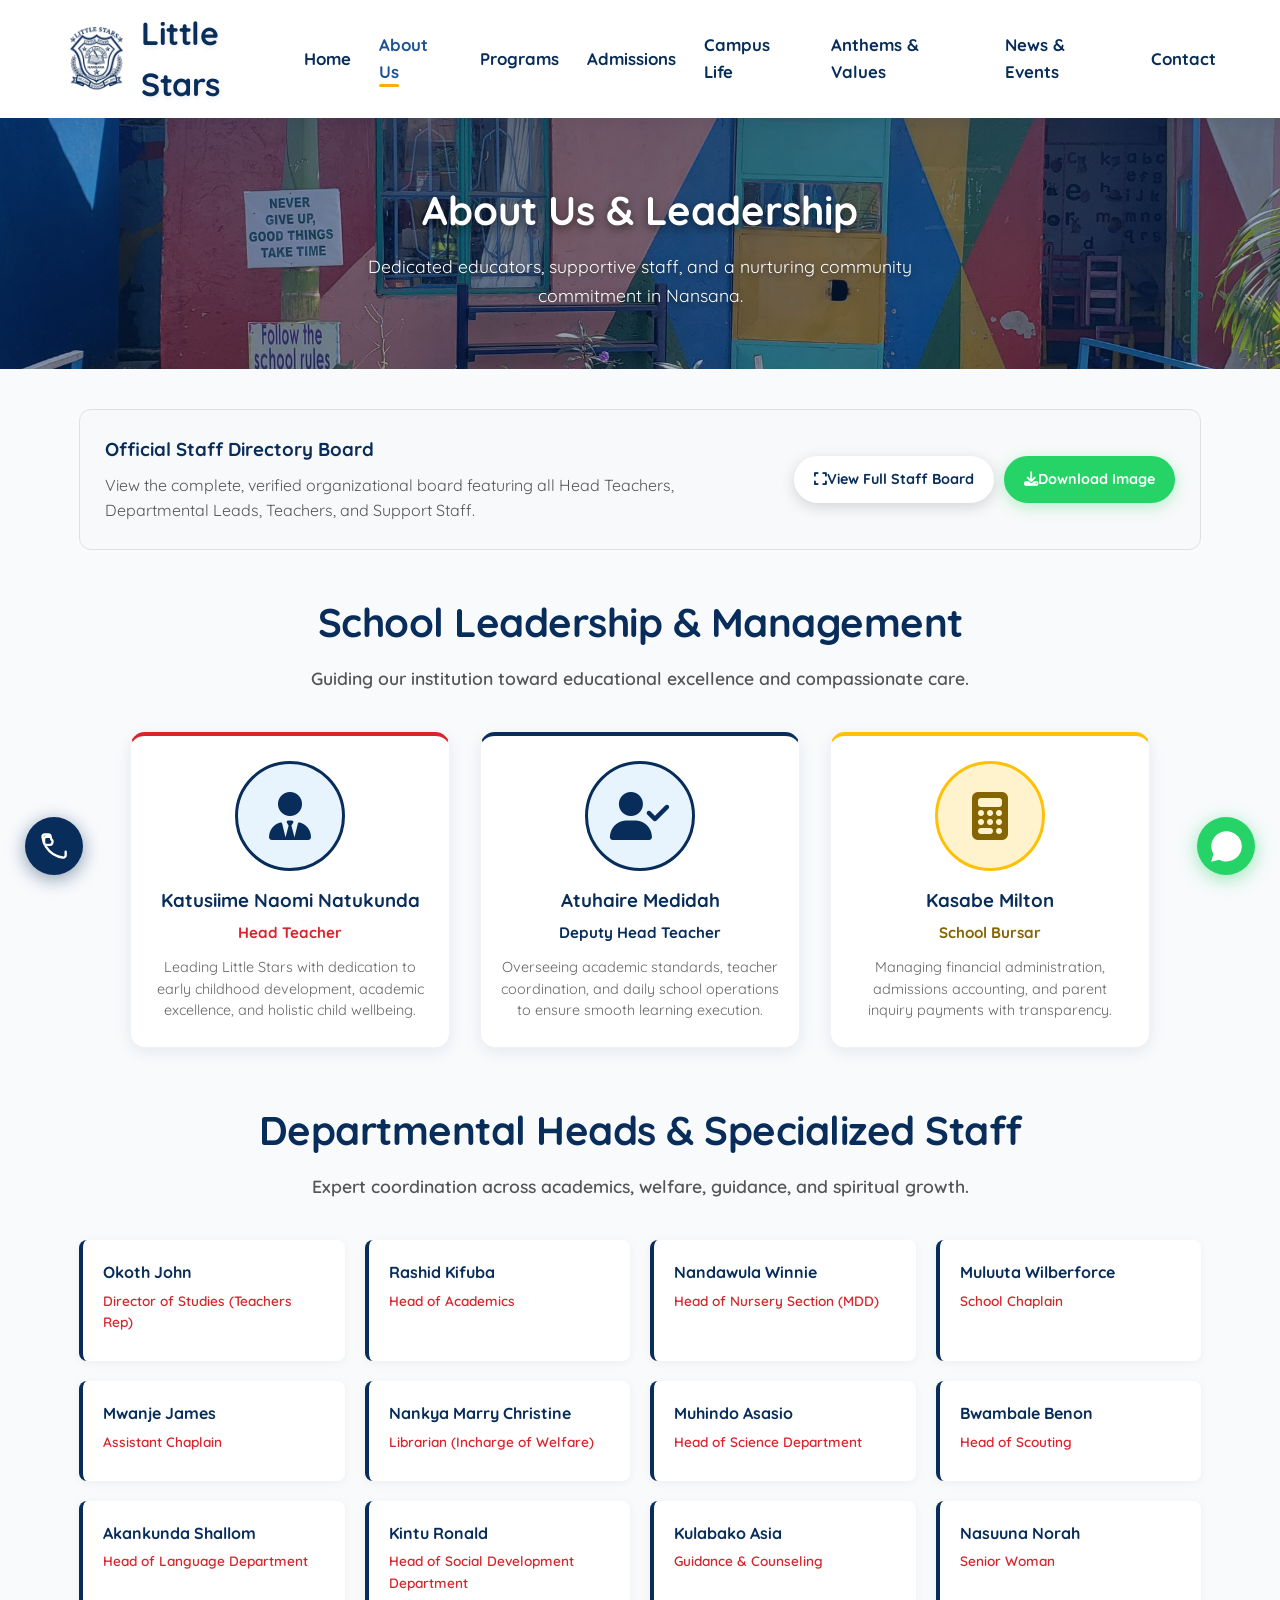
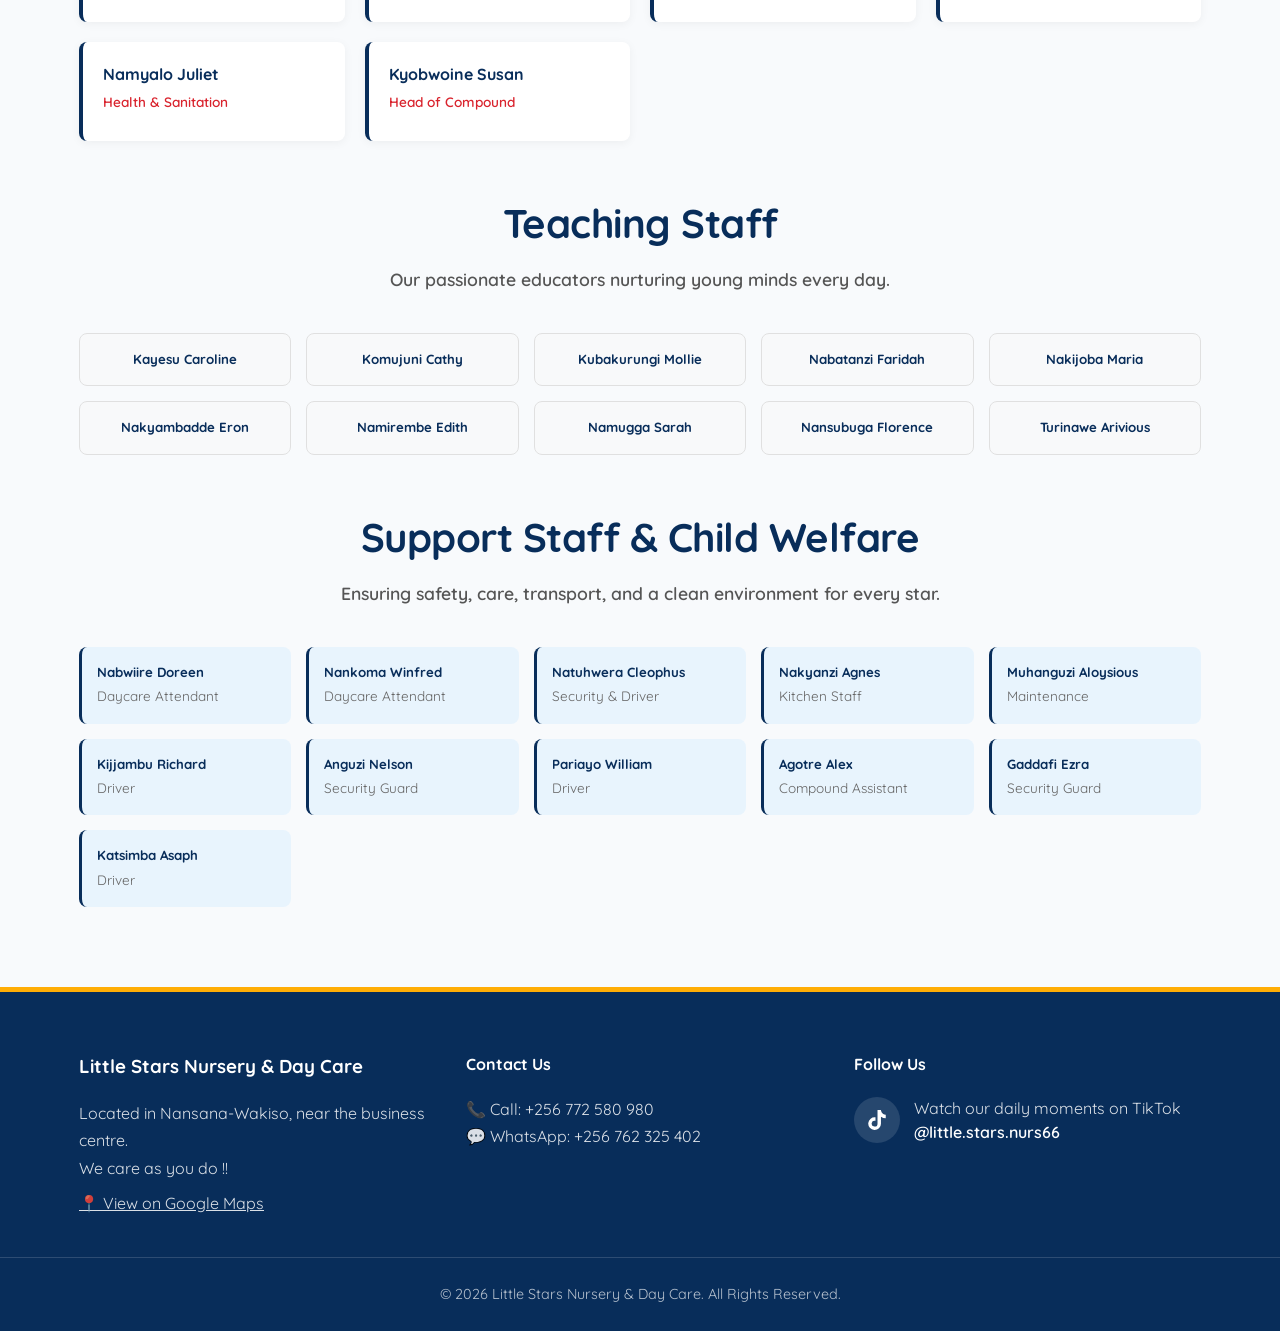
==== about/index.html @ 005d5034 "Replace site with new folder structure" ====
<!DOCTYPE html>
<html lang="en">
<head>
    <meta charset="UTF-8">
    <meta name="viewport" content="width=device-width, initial-scale=1.0">
    <title>About Us & Staff | Little Stars Nursery & Day Care</title>
    <meta name="description" content="Meet the dedicated teaching and support staff of Little Stars Nursery & Day Care in Nansana. Learn our mission, vision, and core values.">
    <link rel="canonical" href="https://littlestarsnd.com/about/">
    
    <!-- Preloading fonts -->
    <link rel="preconnect" href="https://fonts.googleapis.com">
    <link rel="preconnect" href="https://fonts.gstatic.com" crossorigin>
    <link href="https://fonts.googleapis.com/css2?family=Quicksand:wght@400;600;700;800&display=swap" rel="stylesheet">
    
    <!-- Font Awesome Icons -->
    <link rel="stylesheet" href="https://cdnjs.cloudflare.com/ajax/libs/font-awesome/6.4.0/css/all.min.css">

    <!-- Link to single stylesheet -->
    <link rel="stylesheet" href="/style.css">

    <!-- Local Business Structured Data -->
    <script type="application/ld+json">
    {
        "@context": "https://schema.org",
        "@type": ["ChildCare", "School"],
        "name": "Little Stars Nursery & Day Care",
        "alternateName": "Little Stars Nursery and Daycare Nansana",
        "description": "Little Stars Nursery & Day Care offers loving day care, nursery, and primary education in Nansana, Wakiso, Uganda for children aged 1 to 6 years.",
        "url": "https://littlestarsnd.com/",
        "logo": "https://littlestarsnd.com/assets/logo.png",
        "image": "https://littlestarsnd.com/assets/logo.png",
        "telephone": ["+256772580980", "+256762325402"],
        "email": "littlestarsnurseryanddaycare@gmail.com",
        "address": {
            "@type": "PostalAddress",
            "streetAddress": "Nansana-Wakiso, near the Business Centre",
            "addressLocality": "Nansana",
            "addressRegion": "Wakiso",
            "postalCode": "P.O. Box 78",
            "addressCountry": "UG"
        },
        "geo": {
            "@type": "GeoCoordinates",
            "latitude": 0.3612,
            "longitude": 32.5295
        },
        "hasMap": "https://maps.app.goo.gl/AvHJs4MyYUoxHnjm9",
        "openingHoursSpecification": [
            {
                "@type": "OpeningHoursSpecification",
                "dayOfWeek": ["Monday", "Tuesday", "Wednesday", "Thursday", "Friday"],
                "opens": "07:00",
                "closes": "17:30"
            },
            {
                "@type": "OpeningHoursSpecification",
                "dayOfWeek": "Saturday",
                "opens": "08:00",
                "closes": "13:00"
            }
        ],
        "sameAs": [
            "https://www.tiktok.com/@little.stars.nurs66"
        ]
    }
    </script>

    <link rel="icon" href="/favicon.ico" sizes="any">
    <link rel="icon" type="image/png" sizes="16x16" href="/assets/favicon-16x16.png">
    <link rel="icon" type="image/png" sizes="32x32" href="/assets/favicon-32x32.png">
    <link rel="apple-touch-icon" sizes="180x180" href="/assets/apple-touch-icon.png">
    <link rel="icon" type="image/png" sizes="192x192" href="/assets/android-chrome-192x192.png">
</head>
<body>

    <!-- Main Navigation Header -->
    <header class="site-header">
        <div class="container header-container">
            <div class="logo">
                <a href="/" class="brand-container">
                    <img src="/assets/logo.png" alt="Little Stars Nursery Logo">
                    <span class="brand-text">Little Stars</span>
                </a>
            </div>
            <nav class="main-nav">
                <ul class="nav-links">
                    <li><a href="/">Home</a></li>
                    <li><a href="/about/" class="active">About Us</a></li>
                    <li><a href="/programs/">Programs</a></li>
                    <li><a href="/admissions/">Admissions</a></li>
                    <li><a href="/campus-life/">Campus Life</a></li>
                    <li><a href="/anthems/">Anthems & Values</a></li>
                    <li><a href="/news/">News & Events</a></li>
                    <li><a href="/contact/">Contact</a></li>
                </ul>
            </nav>
            <button class="mobile-menu-btn" aria-label="Toggle Navigation Menu">
                <span class="hamburger"></span>
            </button>
        </div>
    </header>

    <main>
        <!-- Page Title Banner -->
        <section class="page-banner" style="background: linear-gradient(rgba(8, 45, 90, 0.45), rgba(8, 45, 90, 0.35)), url('/assets/20260831_150845.jpg') center/cover no-repeat; padding: 60px 0; text-align: center;">
            <div class="container">
                <h1 style="font-size: 2.5rem; margin-bottom: 10px;">About Us & Leadership</h1>
                <p style="font-size: 1.1rem; max-width: 650px; margin: 0 auto;">Dedicated educators, supportive staff, and a nurturing community commitment in Nansana.</p>
            </div>
        </section>

        <!-- Official Staff Board Interactive Feature -->
        <section class="container" style="margin-top: 40px; margin-bottom: 40px;">
            <div class="staff-board-cta" style="background: #f8f9fa; border: 1px solid #e0e0e0; border-radius: 12px; padding: 25px; display: flex; flex-wrap: wrap; align-items: center; justify-content: space-between; gap: 20px;">
                <div style="flex: 1 1 300px;">
                    <h3 style="color: #082d5a; margin-bottom: 8px;">Official Staff Directory Board</h3>
                    <p style="color: #555; margin: 0;">View the complete, verified organizational board featuring all Head Teachers, Departmental Leads, Teachers, and Support Staff.</p>
                </div>
                <div style="display: flex; gap: 10px; flex-wrap: wrap;">
                    <button onclick="openModal('/assets/20260831_145622.jpg', 'Little Stars Official Staff Directory Board')" class="btn primary-btn" style="font-size: 0.9rem; padding: 10px 18px;">
                        <i class="fa-solid fa-expand"></i> View Full Staff Board
                    </button>
                    <a href="/assets/20260831_145622.jpg" download class="btn secondary-btn" style="font-size: 0.9rem; padding: 10px 18px;">
                        <i class="fa-solid fa-download"></i> Download Image
                    </a>
                </div>
            </div>
        </section>

        <!-- School Leadership -->
        <section class="container" style="margin-bottom: 50px;">
            <div class="section-title">
                <h2>School Leadership & Management</h2>
                <p>Guiding our institution toward educational excellence and compassionate care.</p>
            </div>

            <div style="display: flex; flex-wrap: wrap; justify-content: center; gap: 30px; margin-top: 30px;">
                <!-- Head Teacher -->
                <div class="program-card" style="flex: 0 1 320px; text-align: center; border-top: 4px solid #d9232d;">
                    <div style="padding: 25px 20px;">
                        <div style="width: 110px; height: 110px; border-radius: 50%; background: #e8f4fd; margin: 0 auto 15px; display: flex; align-items: center; justify-content: center; border: 3px solid #082d5a;">
                            <i class="fa-solid fa-user-tie" style="font-size: 3rem; color: #082d5a;"></i>
                        </div>
                        <h3 style="margin-bottom: 5px; color: #082d5a;">Katusiime Naomi Natukunda</h3>
                        <p style="color: #d9232d; font-weight: 700; font-size: 0.95rem; margin-bottom: 12px;">Head Teacher</p>
                        <p style="font-size: 0.9rem; color: #666; line-height: 1.5;">Leading Little Stars with dedication to early childhood development, academic excellence, and holistic child wellbeing.</p>
                    </div>
                </div>

                <!-- Deputy Head Teacher -->
                <div class="program-card" style="flex: 0 1 320px; text-align: center; border-top: 4px solid #082d5a;">
                    <div style="padding: 25px 20px;">
                        <div style="width: 110px; height: 110px; border-radius: 50%; background: #e8f4fd; margin: 0 auto 15px; display: flex; align-items: center; justify-content: center; border: 3px solid #082d5a;">
                            <i class="fa-solid fa-user-check" style="font-size: 3rem; color: #082d5a;"></i>
                        </div>
                        <h3 style="margin-bottom: 5px; color: #082d5a;">Atuhaire Medidah</h3>
                        <p style="color: #082d5a; font-weight: 700; font-size: 0.95rem; margin-bottom: 12px;">Deputy Head Teacher</p>
                        <p style="font-size: 0.9rem; color: #666; line-height: 1.5;">Overseeing academic standards, teacher coordination, and daily school operations to ensure smooth learning execution.</p>
                    </div>
                </div>

                <!-- School Bursar -->
                <div class="program-card" style="flex: 0 1 320px; text-align: center; border-top: 4px solid #ffc107;">
                    <div style="padding: 25px 20px;">
                        <div style="width: 110px; height: 110px; border-radius: 50%; background: #fff3cd; margin: 0 auto 15px; display: flex; align-items: center; justify-content: center; border: 3px solid #ffc107;">
                            <i class="fa-solid fa-calculator" style="font-size: 3rem; color: #856404;"></i>
                        </div>
                        <h3 style="margin-bottom: 5px; color: #082d5a;">Kasabe Milton</h3>
                        <p style="color: #856404; font-weight: 700; font-size: 0.95rem; margin-bottom: 12px;">School Bursar</p>
                        <p style="font-size: 0.9rem; color: #666; line-height: 1.5;">Managing financial administration, admissions accounting, and parent inquiry payments with transparency.</p>
                    </div>
                </div>
            </div>
        </section>

        <!-- Departmental Heads & Specialized Roles -->
        <section class="container" style="margin-bottom: 50px;">
            <div class="section-title">
                <h2>Departmental Heads & Specialized Staff</h2>
                <p>Expert coordination across academics, welfare, guidance, and spiritual growth.</p>
            </div>

            <div style="display: grid; grid-template-columns: repeat(auto-fit, minmax(240px, 1fr)); gap: 20px; margin-top: 30px;">
                <div style="background: #ffffff; padding: 20px; border-radius: 8px; border-left: 4px solid #082d5a; box-shadow: 0 2px 10px rgba(0,0,0,0.05);">
                    <h4 style="color: #082d5a; margin-bottom: 4px;">Okoth John</h4>
                    <p style="color: #d9232d; font-weight: 600; font-size: 0.85rem; margin-bottom: 8px;">Director of Studies (Teachers Rep)</p>
                </div>

                <div style="background: #ffffff; padding: 20px; border-radius: 8px; border-left: 4px solid #082d5a; box-shadow: 0 2px 10px rgba(0,0,0,0.05);">
                    <h4 style="color: #082d5a; margin-bottom: 4px;">Rashid Kifuba</h4>
                    <p style="color: #d9232d; font-weight: 600; font-size: 0.85rem; margin-bottom: 8px;">Head of Academics</p>
                </div>

                <div style="background: #ffffff; padding: 20px; border-radius: 8px; border-left: 4px solid #082d5a; box-shadow: 0 2px 10px rgba(0,0,0,0.05);">
                    <h4 style="color: #082d5a; margin-bottom: 4px;">Nandawula Winnie</h4>
                    <p style="color: #d9232d; font-weight: 600; font-size: 0.85rem; margin-bottom: 8px;">Head of Nursery Section (MDD)</p>
                </div>

                <div style="background: #ffffff; padding: 20px; border-radius: 8px; border-left: 4px solid #082d5a; box-shadow: 0 2px 10px rgba(0,0,0,0.05);">
                    <h4 style="color: #082d5a; margin-bottom: 4px;">Muluuta Wilberforce</h4>
                    <p style="color: #d9232d; font-weight: 600; font-size: 0.85rem; margin-bottom: 8px;">School Chaplain</p>
                </div>

                <div style="background: #ffffff; padding: 20px; border-radius: 8px; border-left: 4px solid #082d5a; box-shadow: 0 2px 10px rgba(0,0,0,0.05);">
                    <h4 style="color: #082d5a; margin-bottom: 4px;">Mwanje James</h4>
                    <p style="color: #d9232d; font-weight: 600; font-size: 0.85rem; margin-bottom: 8px;">Assistant Chaplain</p>
                </div>

                <div style="background: #ffffff; padding: 20px; border-radius: 8px; border-left: 4px solid #082d5a; box-shadow: 0 2px 10px rgba(0,0,0,0.05);">
                    <h4 style="color: #082d5a; margin-bottom: 4px;">Nankya Marry Christine</h4>
                    <p style="color: #d9232d; font-weight: 600; font-size: 0.85rem; margin-bottom: 8px;">Librarian (Incharge of Welfare)</p>
                </div>

                <div style="background: #ffffff; padding: 20px; border-radius: 8px; border-left: 4px solid #082d5a; box-shadow: 0 2px 10px rgba(0,0,0,0.05);">
                    <h4 style="color: #082d5a; margin-bottom: 4px;">Muhindo Asasio</h4>
                    <p style="color: #d9232d; font-weight: 600; font-size: 0.85rem; margin-bottom: 8px;">Head of Science Department</p>
                </div>

                <div style="background: #ffffff; padding: 20px; border-radius: 8px; border-left: 4px solid #082d5a; box-shadow: 0 2px 10px rgba(0,0,0,0.05);">
                    <h4 style="color: #082d5a; margin-bottom: 4px;">Bwambale Benon</h4>
                    <p style="color: #d9232d; font-weight: 600; font-size: 0.85rem; margin-bottom: 8px;">Head of Scouting</p>
                </div>

                <div style="background: #ffffff; padding: 20px; border-radius: 8px; border-left: 4px solid #082d5a; box-shadow: 0 2px 10px rgba(0,0,0,0.05);">
                    <h4 style="color: #082d5a; margin-bottom: 4px;">Akankunda Shallom</h4>
                    <p style="color: #d9232d; font-weight: 600; font-size: 0.85rem; margin-bottom: 8px;">Head of Language Department</p>
                </div>

                <div style="background: #ffffff; padding: 20px; border-radius: 8px; border-left: 4px solid #082d5a; box-shadow: 0 2px 10px rgba(0,0,0,0.05);">
                    <h4 style="color: #082d5a; margin-bottom: 4px;">Kintu Ronald</h4>
                    <p style="color: #d9232d; font-weight: 600; font-size: 0.85rem; margin-bottom: 8px;">Head of Social Development Department</p>
                </div>

                <div style="background: #ffffff; padding: 20px; border-radius: 8px; border-left: 4px solid #082d5a; box-shadow: 0 2px 10px rgba(0,0,0,0.05);">
                    <h4 style="color: #082d5a; margin-bottom: 4px;">Kulabako Asia</h4>
                    <p style="color: #d9232d; font-weight: 600; font-size: 0.85rem; margin-bottom: 8px;">Guidance & Counseling</p>
                </div>

                <div style="background: #ffffff; padding: 20px; border-radius: 8px; border-left: 4px solid #082d5a; box-shadow: 0 2px 10px rgba(0,0,0,0.05);">
                    <h4 style="color: #082d5a; margin-bottom: 4px;">Nasuuna Norah</h4>
                    <p style="color: #d9232d; font-weight: 600; font-size: 0.85rem; margin-bottom: 8px;">Senior Woman</p>
                </div>

                <div style="background: #ffffff; padding: 20px; border-radius: 8px; border-left: 4px solid #082d5a; box-shadow: 0 2px 10px rgba(0,0,0,0.05);">
                    <h4 style="color: #082d5a; margin-bottom: 4px;">Namyalo Juliet</h4>
                    <p style="color: #d9232d; font-weight: 600; font-size: 0.85rem; margin-bottom: 8px;">Health & Sanitation</p>
                </div>

                <div style="background: #ffffff; padding: 20px; border-radius: 8px; border-left: 4px solid #082d5a; box-shadow: 0 2px 10px rgba(0,0,0,0.05);">
                    <h4 style="color: #082d5a; margin-bottom: 4px;">Kyobwoine Susan</h4>
                    <p style="color: #d9232d; font-weight: 600; font-size: 0.85rem; margin-bottom: 8px;">Head of Compound</p>
                </div>
            </div>
        </section>

        <!-- Teaching Staff Grid -->
        <section class="container" style="margin-bottom: 50px;">
            <div class="section-title">
                <h2>Teaching Staff</h2>
                <p>Our passionate educators nurturing young minds every day.</p>
            </div>

            <div style="display: grid; grid-template-columns: repeat(auto-fill, minmax(180px, 1fr)); gap: 15px; margin-top: 25px;">
                <div style="background: #f8f9fa; padding: 15px; border-radius: 8px; text-align: center; border: 1px solid #e0e0e0;"><h5 style="margin: 0; color: #082d5a;">Kayesu Caroline</h5></div>
                <div style="background: #f8f9fa; padding: 15px; border-radius: 8px; text-align: center; border: 1px solid #e0e0e0;"><h5 style="margin: 0; color: #082d5a;">Komujuni Cathy</h5></div>
                <div style="background: #f8f9fa; padding: 15px; border-radius: 8px; text-align: center; border: 1px solid #e0e0e0;"><h5 style="margin: 0; color: #082d5a;">Kubakurungi Mollie</h5></div>
                <div style="background: #f8f9fa; padding: 15px; border-radius: 8px; text-align: center; border: 1px solid #e0e0e0;"><h5 style="margin: 0; color: #082d5a;">Nabatanzi Faridah</h5></div>
                <div style="background: #f8f9fa; padding: 15px; border-radius: 8px; text-align: center; border: 1px solid #e0e0e0;"><h5 style="margin: 0; color: #082d5a;">Nakijoba Maria</h5></div>
                <div style="background: #f8f9fa; padding: 15px; border-radius: 8px; text-align: center; border: 1px solid #e0e0e0;"><h5 style="margin: 0; color: #082d5a;">Nakyambadde Eron</h5></div>
                <div style="background: #f8f9fa; padding: 15px; border-radius: 8px; text-align: center; border: 1px solid #e0e0e0;"><h5 style="margin: 0; color: #082d5a;">Namirembe Edith</h5></div>
                <div style="background: #f8f9fa; padding: 15px; border-radius: 8px; text-align: center; border: 1px solid #e0e0e0;"><h5 style="margin: 0; color: #082d5a;">Namugga Sarah</h5></div>
                <div style="background: #f8f9fa; padding: 15px; border-radius: 8px; text-align: center; border: 1px solid #e0e0e0;"><h5 style="margin: 0; color: #082d5a;">Nansubuga Florence</h5></div>
                <div style="background: #f8f9fa; padding: 15px; border-radius: 8px; text-align: center; border: 1px solid #e0e0e0;"><h5 style="margin: 0; color: #082d5a;">Turinawe Arivious</h5></div>
            </div>
        </section>

        <!-- Support Staff Section -->
        <section class="container" style="margin-bottom: 60px;">
            <div class="section-title">
                <h2>Support Staff & Child Welfare</h2>
                <p>Ensuring safety, care, transport, and a clean environment for every star.</p>
            </div>

            <div style="display: grid; grid-template-columns: repeat(auto-fill, minmax(200px, 1fr)); gap: 15px; margin-top: 25px;">
                <div style="background: #e8f4fd; padding: 15px; border-radius: 8px; border-left: 3px solid #082d5a;"><h5 style="margin: 0; color: #082d5a;">Nabwiire Doreen</h5><span style="font-size: 0.85rem; color: #666;">Daycare Attendant</span></div>
                <div style="background: #e8f4fd; padding: 15px; border-radius: 8px; border-left: 3px solid #082d5a;"><h5 style="margin: 0; color: #082d5a;">Nankoma Winfred</h5><span style="font-size: 0.85rem; color: #666;">Daycare Attendant</span></div>
                <div style="background: #e8f4fd; padding: 15px; border-radius: 8px; border-left: 3px solid #082d5a;"><h5 style="margin: 0; color: #082d5a;">Natuhwera Cleophus</h5><span style="font-size: 0.85rem; color: #666;">Security & Driver</span></div>
                <div style="background: #e8f4fd; padding: 15px; border-radius: 8px; border-left: 3px solid #082d5a;"><h5 style="margin: 0; color: #082d5a;">Nakyanzi Agnes</h5><span style="font-size: 0.85rem; color: #666;">Kitchen Staff</span></div>
                <div style="background: #e8f4fd; padding: 15px; border-radius: 8px; border-left: 3px solid #082d5a;"><h5 style="margin: 0; color: #082d5a;">Muhanguzi Aloysious</h5><span style="font-size: 0.85rem; color: #666;">Maintenance</span></div>
                <div style="background: #e8f4fd; padding: 15px; border-radius: 8px; border-left: 3px solid #082d5a;"><h5 style="margin: 0; color: #082d5a;">Kijjambu Richard</h5><span style="font-size: 0.85rem; color: #666;">Driver</span></div>
                <div style="background: #e8f4fd; padding: 15px; border-radius: 8px; border-left: 3px solid #082d5a;"><h5 style="margin: 0; color: #082d5a;">Anguzi Nelson</h5><span style="font-size: 0.85rem; color: #666;">Security Guard</span></div>
                <div style="background: #e8f4fd; padding: 15px; border-radius: 8px; border-left: 3px solid #082d5a;"><h5 style="margin: 0; color: #082d5a;">Pariayo William</h5><span style="font-size: 0.85rem; color: #666;">Driver</span></div>
                <div style="background: #e8f4fd; padding: 15px; border-radius: 8px; border-left: 3px solid #082d5a;"><h5 style="margin: 0; color: #082d5a;">Agotre Alex</h5><span style="font-size: 0.85rem; color: #666;">Compound Assistant</span></div>
                <div style="background: #e8f4fd; padding: 15px; border-radius: 8px; border-left: 3px solid #082d5a;"><h5 style="margin: 0; color: #082d5a;">Gaddafi Ezra</h5><span style="font-size: 0.85rem; color: #666;">Security Guard</span></div>
                <div style="background: #e8f4fd; padding: 15px; border-radius: 8px; border-left: 3px solid #082d5a;"><h5 style="margin: 0; color: #082d5a;">Katsimba Asaph</h5><span style="font-size: 0.85rem; color: #666;">Driver</span></div>
            </div>
        </section>
    </main>

    <!-- Modal for Fullscreen Staff Directory Board View -->
    <div id="imageModal" class="modal" style="display: none; position: fixed; z-index: 1000; left: 0; top: 0; width: 100%; height: 100%; overflow: auto; background-color: rgba(0,0,0,0.85); justify-content: center; align-items: center;">
        <span style="position: absolute; top: 15px; right: 25px; color: #fff; font-size: 35px; font-weight: bold; cursor: pointer;" onclick="closeModal()">&times;</span>
        <div style="max-width: 800px; width: 100%; text-align: center;">
            <img id="modalImg" style="max-width: 100%; max-height: 80vh; border-radius: 8px;" alt="Staff Directory Preview">
            <p id="modalCaption" style="color: #fff; margin-top: 15px; font-size: 1.1rem;"></p>
        </div>
    </div>

    <!-- Professional Footer -->
    <footer class="site-footer">
        <div class="container footer-grid">
            <div class="footer-info">
                <h3>Little Stars Nursery & Day Care</h3>
                <p>Located in Nansana-Wakiso, near the business centre.<br>We care as you do !!</p>
                <p style="margin-top: 8px;"><a href="https://maps.app.goo.gl/AvHJs4MyYUoxHnjm9" target="_blank" rel="noopener noreferrer" style="color: inherit; text-decoration: underline;">📍 View on Google Maps</a></p>
            </div>
            <div class="footer-contact">
                <h4>Contact Us</h4>
                <p>📞 Call: <a href="tel:+256772580980" style="color: inherit;">+256 772 580 980</a></p>
                <p>💬 WhatsApp: <a href="https://wa.me/256762325402" target="_blank" rel="noopener noreferrer" style="color: inherit;">+256 762 325 402</a></p>
            </div>
            <div class="footer-social">
                <h4>Follow Us</h4>
                <div class="social-icons">
                    <a href="https://www.tiktok.com/@little.stars.nurs66" target="_blank" rel="noopener noreferrer" class="social-icon-link" aria-label="Follow Little Stars Nursery & Day Care on TikTok">
                        <svg xmlns="http://www.w3.org/2000/svg" viewBox="0 0 448 512" width="20" height="20" fill="currentColor">
                            <path d="M448,209.91a210.06,210.06,0,0,1-122.77-39.25V349.38A162.55,162.55,0,1,1,185,188.31V278.2a74.62,74.62,0,1,0,52.23,71.18V0l88,0a121.18,121.18,0,0,0,1.86,22.17h0A122.18,122.18,0,0,0,381,102.39a121.43,121.43,0,0,0,67,20.14Z"></path>
                        </svg>
                    </a>
                    <p class="social-handle">Watch our daily moments on TikTok<br><a href="https://www.tiktok.com/@little.stars.nurs66" target="_blank" rel="noopener noreferrer">@little.stars.nurs66</a></p>
                </div>
            </div>
        </div>
        <div class="footer-bottom">
            <p>&copy; 2026 Little Stars Nursery & Day Care. All Rights Reserved.</p>
        </div>
    </footer>

    <!-- Floating Call Button -->
    <a href="tel:+256772580980" class="floating-call" aria-label="Call Us">
        <svg width="28" height="28" viewBox="0 0 24 24" fill="none" stroke="currentColor" stroke-width="2" stroke-linecap="round" stroke-linejoin="round">
            <path d="M22 16.92v3a2 2 0 0 1-2.18 2 19.79 19.79 0 0 1-8.63-3.07 19.5 19.5 0 0 1-6-6 19.79 19.79 0 0 1-3.07-8.67A2 2 0 0 1 4.11 2h3a2 2 0 0 1 2 1.72 12.84 12.84 0 0 0 .7 2.81 2 2 0 0 1 .7 2.81 2 2 0 0 1-2 1.72h-3a2 2 0 0 1-2-2v-3a2 2 0 0 1 2-2h3"></path>
        </svg>
    </a>

    <!-- Floating WhatsApp CTA -->
    <a href="https://wa.me/256762325402?text=Hello%2C%20I%20have%20an%20inquiry%20regarding%20Little%20Stars%20Nursery%20%26%20Day%20Care." class="floating-whatsapp" target="_blank" rel="noopener noreferrer" aria-label="Chat on WhatsApp">
        <svg xmlns="http://www.w3.org/2000/svg" viewBox="0 0 448 512" width="35" height="35" fill="#ffffff">
            <path d="M380.9 97.1C339 55.1 283.2 32 223.9 32c-122.4 0-222 99.6-222 222 0 39.1 10.2 77.3 29.6 111L0 480l117.7-30.9c32.4 17.7 68.9 27 106.1 27h.1c122.3 0 224.1-99.6 224.1-222 0-59.3-24.3-115.5-63.1-154.3z"></path>
        </svg>
    </a>

    <!-- Modal Helper Script -->
    <script>
        function openModal(imgSrc, captionText) {
            const modal = document.getElementById('imageModal');
            const modalImg = document.getElementById('modalImg');
            const modalCaption = document.getElementById('modalCaption');
            modal.style.display = 'flex';
            modalImg.src = imgSrc;
            modalCaption.textContent = captionText;
        }

        function closeModal() {
            document.getElementById('imageModal').style.display = 'none';
        }
    </script>
    <script src="/app.js"></script>
</body>
</html>
---- style.css ----
/* ==========================================================================
   CSS Variables & Base Reset
   ========================================================================== */
:root {
    --primary-blue: #082d5a; 
    --secondary-blue: #1c5296; 
    --fun-accent: #FFAD05; 
    --text-dark: #222222; 
    --text-light: #555555;
    --bg-light: #f8fafc; 
    --white: #ffffff;
    --font-main: 'Quicksand', -apple-system, BlinkMacSystemFont, "Segoe UI", Roboto, sans-serif;
    --transition-fast: all 0.2s cubic-bezier(0.4, 0, 0.2, 1);
    --transition: all 0.3s cubic-bezier(0.4, 0, 0.2, 1);
    --card-shadow: 0 4px 15px rgba(8, 45, 90, 0.08); 
    --card-shadow-hover: 0 12px 28px rgba(8, 45, 90, 0.15);
    --radius-sm: 8px;
    --radius-md: 15px;
    --radius-lg: 20px;
    --radius-pill: 50px;
}

*, *::before, *::after {
    margin: 0;
    padding: 0;
    box-sizing: border-box;
}

html {
    scroll-behavior: smooth;
}

body {
    font-family: var(--font-main);
    color: var(--text-dark);
    line-height: 1.6;
    background-color: var(--bg-light);
    position: relative; 
    min-height: 100vh;
    overflow-x: hidden;
    -webkit-font-smoothing: antialiased;
    -moz-osx-font-smoothing: grayscale;
}

/* ==========================================================================
   Background Watermark
   ========================================================================== */
body::before {
    content: "";
    position: fixed; 
    top: 0;
    left: 0;
    width: 100%;
    height: 100%;
    background-image: url('1788095920454.png'); 
    background-position: center;
    background-repeat: no-repeat;
    background-size: 80% auto; 
    opacity: 0.08; 
    z-index: 1; 
    pointer-events: none; 
}

/* Content Stacking Context */
.site-header, 
.hero-content, 
.container, 
.page-header, 
.site-footer,
.floating-whatsapp,
.floating-call {
    position: relative;
    z-index: 2;
}

img {
    max-width: 100%;
    height: auto;
    display: block;
}

a {
    text-decoration: none;
    color: inherit;
}

button, input, select, textarea {
    font-family: inherit;
}

:focus-visible {
    outline: 3px solid var(--fun-accent);
    outline-offset: 2px;
}

/* ==========================================================================
   Layout Containers & Utilities
   ========================================================================== */
.container {
    width: 90%;
    max-width: 1200px;
    margin: 0 auto;
    padding: 0 15px;
}

.section-title {
    text-align: center;
    margin-bottom: 40px;
}

.section-title h2 {
    color: var(--primary-blue);
    font-size: 2.5rem;
    font-weight: 800;
    margin-bottom: 10px;
    letter-spacing: -0.5px;
}

.section-title p {
    color: var(--text-light);
    font-size: 1.1rem;
    font-weight: 600;
}

/* ==========================================================================
   Header & Navigation
   ========================================================================== */
.site-header {
    background: var(--white);
    box-shadow: 0 2px 12px rgba(8, 45, 90, 0.08);
    position: sticky;
    top: 0;
    z-index: 1000;
    transition: var(--transition);
}

.header-container {
    display: flex;
    justify-content: space-between;
    align-items: center;
    min-height: 75px; 
    padding: 8px 0;
}

.brand-container {
    display: flex;
    align-items: center;
    gap: 12px; 
    transition: transform 0.2s ease;
}

.brand-container:hover {
    transform: scale(1.02);
}

.brand-text {
    font-size: 2rem;
    font-weight: 800;
    color: var(--primary-blue);
    letter-spacing: -0.5px;
    text-shadow: 1px 2px 4px rgba(8, 45, 90, 0.1); 
}

.logo img {
    height: 65px; 
    width: auto;
    object-fit: contain;
}

.nav-links {
    display: flex;
    list-style: none;
    gap: 28px;
    align-items: center;
}

.nav-links a {
    font-weight: 700;
    font-size: 1.05rem;
    color: var(--primary-blue);
    transition: var(--transition-fast);
    position: relative;
    padding: 5px 0;
}

.nav-links a::after {
    content: '';
    position: absolute;
    bottom: 0;
    left: 0;
    width: 0%;
    height: 3px;
    background-color: var(--fun-accent);
    border-radius: 2px;
    transition: var(--transition-fast);
}

.nav-links a:hover,
.nav-links a.active {
    color: var(--secondary-blue); 
}

.nav-links a:hover::after,
.nav-links a.active::after {
    width: 100%;
}

/* Mobile Navigation Toggle */
.mobile-menu-btn {
    display: none;
    background: none;
    border: none;
    cursor: pointer;
    padding: 10px;
    z-index: 1001;
}

.hamburger {
    display: block;
    width: 26px;
    height: 3px;
    background: var(--primary-blue);
    position: relative;
    border-radius: 2px;
    transition: var(--transition);
}

.hamburger::before,
.hamburger::after {
    content: '';
    position: absolute;
    width: 26px;
    height: 3px;
    background: var(--primary-blue);
    left: 0;
    border-radius: 2px;
    transition: var(--transition);
}

.hamburger::before { top: -8px; }
.hamburger::after { bottom: -8px; }

.mobile-menu-btn.is-active .hamburger {
    background: transparent;
}
.mobile-menu-btn.is-active .hamburger::before {
    transform: rotate(45deg);
    top: 0;
}
.mobile-menu-btn.is-active .hamburger::after {
    transform: rotate(-45deg);
    bottom: 0;
}

/* ==========================================================================
   Hero Section 
   ========================================================================== */
.hero-section {
    background: linear-gradient(rgba(8, 45, 90, 0.32), rgba(28, 82, 150, 0.28)), url('assets/1ec0d204-5974-47c2-bbf3-a21944ba8c50.jpg') center/cover no-repeat;
    color: var(--white);
    text-align: center;
    padding: 110px 20px 120px;
}

.hero-content h1 {
    font-size: 3.6rem;
    font-weight: 800;
    line-height: 1.2;
    margin-bottom: 20px;
    text-shadow: 0 4px 12px rgba(0, 0, 0, 0.6); 
}

.hero-content p {
    font-size: 1.25rem;
    max-width: 720px;
    margin: 0 auto 35px;
    padding: 0 15px; 
    line-height: 1.7; 
    font-weight: 600; 
    text-shadow: 0 2px 8px rgba(0, 0, 0, 0.7); 
}

.hero-buttons {
    display: flex;
    gap: 18px;
    justify-content: center;
    align-items: center;
}

/* Common Button Styles */
.btn {
    padding: 14px 32px;
    border-radius: var(--radius-pill);
    font-weight: 700;
    font-size: 1.05rem;
    transition: var(--transition);
    cursor: pointer;
    border: none;
    display: inline-flex;
    align-items: center;
    justify-content: center;
    text-align: center;
}

.primary-btn {
    background-color: var(--white);
    color: var(--primary-blue);
    border: 2px solid var(--white);
    box-shadow: 0 4px 15px rgba(0, 0, 0, 0.15);
}

.primary-btn:hover {
    background-color: var(--fun-accent);
    color: var(--primary-blue);
    border-color: var(--fun-accent);
    transform: translateY(-3px);
    box-shadow: 0 8px 20px rgba(255, 173, 5, 0.35);
}

.secondary-btn {
    background-color: #25D366; 
    border: 2px solid #25D366;
    color: var(--white);
    box-shadow: 0 4px 15px rgba(37, 211, 102, 0.3);
}

.secondary-btn:hover {
    background-color: #128C7E; 
    border-color: #128C7E;
    color: var(--white);
    transform: translateY(-3px);
    box-shadow: 0 8px 22px rgba(37, 211, 102, 0.45);
}

/* ==========================================================================
   Page Headers (Inner Pages)
   ========================================================================== */
.page-header {
    background: linear-gradient(135deg, var(--primary-blue), var(--secondary-blue));
    color: var(--white);
    text-align: center;
    padding: 70px 20px;
    margin-bottom: 50px;
    border-bottom: 4px solid var(--fun-accent);
}

.page-header h1 {
    font-size: 3rem;
    font-weight: 800;
    margin-bottom: 10px;
    word-wrap: break-word;
    overflow-wrap: break-word;
}

.page-header p {
    font-size: 1.15rem;
    opacity: 0.9;
    max-width: 600px;
    margin: 0 auto;
}

/* Photo-background inner banners (About, Anthems, Campus Life) */
.page-banner {
    color: var(--white);
}

.page-banner h1 {
    color: var(--white);
    text-shadow: 0 3px 10px rgba(0, 0, 0, 0.55);
    word-wrap: break-word;
    overflow-wrap: break-word;
}

.page-banner p {
    color: var(--white);
    text-shadow: 0 2px 6px rgba(0, 0, 0, 0.5);
}

/* ==========================================================================
   Grids & Content Cards
   ========================================================================== */
.programs-grid,
.about-grid,
.values-grid {
    display: grid;
    gap: 30px;
    margin-bottom: 60px;
}

.programs-grid, 
.values-grid {
    grid-template-columns: repeat(auto-fit, minmax(300px, 1fr));
    align-items: stretch;
}

.about-grid {
    grid-template-columns: 1fr 1fr;
    align-items: center;
}

.program-card, 
.value-card {
    background: var(--white);
    border-radius: var(--radius-md);
    overflow: hidden;
    box-shadow: var(--card-shadow);
    transition: var(--transition);
    border: 1px solid rgba(8, 45, 90, 0.06);
    display: flex;
    flex-direction: column;
}

.value-card {
    padding: 30px;
}

.program-card:hover, 
.value-card:hover {
    transform: translateY(-6px);
    box-shadow: var(--card-shadow-hover);
}

.card-image {
    width: 100%;
    height: 240px;
    object-fit: cover;
}

.card-content {
    padding: 25px;
    display: flex;
    flex-direction: column;
    flex-grow: 1;
}

.card-content h3, 
.value-card h3 {
    color: var(--primary-blue);
    font-size: 1.4rem;
    font-weight: 700;
    margin-bottom: 12px;
}

.btn-learn-more {
    background-color: var(--primary-blue);
    color: var(--white);
    border: none;
    padding: 10px 22px;
    border-radius: var(--radius-sm);
    margin-top: auto;
    cursor: pointer;
    font-weight: 700;
    transition: var(--transition-fast);
    align-self: flex-start;
}

.btn-learn-more:hover {
    background-color: var(--fun-accent);
    color: var(--primary-blue);
}

/* ==========================================================================
   Video Grid (School Highlight Clips)
   ========================================================================== */
.video-grid {
    display: flex; 
    justify-content: center; 
    flex-wrap: wrap;
    gap: 30px;
    margin-bottom: 60px;
}

.video-card {
    width: 100%;
    max-width: 330px; 
    margin: 0 auto; 
    background: var(--white);
    border-radius: var(--radius-lg); 
    overflow: hidden;
    box-shadow: var(--card-shadow);
    transition: var(--transition);
    border: 1px solid rgba(8, 45, 90, 0.08);
}

.video-card:hover {
    transform: translateY(-6px);
    box-shadow: var(--card-shadow-hover);
}

.video-wrapper {
    position: relative;
    width: 100%;
    padding-top: 177.77%;
    background-color: var(--primary-blue);
    border-radius: var(--radius-lg) var(--radius-lg) 0 0;
    overflow: hidden;
}

.video-wrapper iframe {
    position: absolute;
    top: 0;
    left: 0;
    width: 100%;
    height: 100%;
    border: none;
}

.video-wrapper video {
    position: absolute;
    top: 0;
    left: 0;
    width: 100%;
    height: 100%;
    object-fit: cover;
    background: #000;
}

/* Landscape clips (e.g. stage/wide shots) get a shorter 16:9 box instead of the tall 9:16 default */
.video-wrapper.landscape {
    padding-top: 56.25%;
}

.video-caption {
    padding: 20px;
}

.video-caption h3 {
    font-size: 1.2rem;
    margin-bottom: 8px;
}

/* ==========================================================================
   Interactive Tabbed Section
   ========================================================================== */
.activities-section {
    margin-top: 40px;
    margin-bottom: 60px;
}

.activities-section h2 {
    text-align: center;
    color: var(--primary-blue);
    font-size: 2.2rem;
    font-weight: 800;
    margin-bottom: 8px;
}

.tab-buttons {
    display: flex;
    justify-content: center;
    gap: 12px;
    margin-bottom: 35px;
    flex-wrap: wrap;
}

.tab-btn {
    padding: 10px 24px;
    border: 2px solid var(--primary-blue);
    background: transparent;
    color: var(--primary-blue);
    border-radius: var(--radius-pill);
    cursor: pointer;
    font-weight: 700;
    font-size: 0.95rem;
    transition: var(--transition-fast);
}

.tab-btn.active, 
.tab-btn:hover {
    background: var(--primary-blue);
    color: var(--white);
    border-color: var(--primary-blue);
    box-shadow: 0 4px 12px rgba(8, 45, 90, 0.2);
}

.tab-content {
    display: none;
    background: var(--white);
    border-radius: var(--radius-md);
    overflow: hidden;
    box-shadow: var(--card-shadow);
    border: 1px solid rgba(8, 45, 90, 0.05);
}

.tab-content.active {
    display: flex;
    align-items: center; 
    animation: fadeIn 0.4s ease-in-out;
}

.tab-content img,
.tab-content video {
    width: 50%;
    min-height: 420px;
    object-fit: cover;
    background: #000;
}

.tab-text {
    padding: 45px;
    width: 50%;
    display: flex;
    flex-direction: column;
    justify-content: center;
}

.tab-text h3 {
    color: var(--primary-blue);
    margin-bottom: 15px;
    font-size: 2rem;
    font-weight: 800;
}

.tab-text p {
    font-size: 1.05rem;
    color: var(--text-light);
    line-height: 1.7;
}

@keyframes fadeIn {
    from { 
        opacity: 0; 
        transform: translateY(12px); 
    }
    to { 
        opacity: 1; 
        transform: translateY(0); 
    }
}

/* ==========================================================================
   Events & Timetable List
   ========================================================================== */
.event-list {
    list-style: none;
    max-width: 800px;
    margin: 0 auto;
}

.event-item {
    background: var(--white);
    margin-bottom: 15px;
    padding: 20px 25px;
    border-radius: var(--radius-sm);
    display: flex;
    justify-content: space-between;
    align-items: center;
    box-shadow: var(--card-shadow);
    border-left: 6px solid var(--fun-accent); 
    transition: var(--transition-fast);
}

.event-item:hover {
    transform: translateX(4px);
}

.event-name {
    font-weight: 700;
    color: var(--text-dark);
}

.event-date {
    font-weight: 700;
    color: var(--white);
    background-color: var(--primary-blue);
    padding: 6px 14px;
    border-radius: var(--radius-pill);
    font-size: 0.85rem;
}

/* ==========================================================================
   Footer & Floating Contact Actions
   ========================================================================== */
.site-footer {
    background-color: var(--primary-blue);
    color: var(--white);
    padding: 60px 0 25px;
    margin-top: 80px;
    border-top: 5px solid var(--fun-accent);
}

.footer-grid {
    display: grid;
    grid-template-columns: repeat(auto-fit, minmax(250px, 1fr));
    gap: 40px;
    margin-bottom: 40px;
}

.footer-info h3, 
.footer-contact h4 {
    margin-bottom: 18px;
    color: var(--white);
    font-weight: 800;
}

.footer-info p, 
.footer-contact p {
    color: rgba(255, 255, 255, 0.85);
    line-height: 1.7;
}

.footer-social h4 {
    margin-bottom: 18px;
    color: var(--white);
    font-weight: 800;
}

.social-icons {
    display: flex;
    align-items: center;
    gap: 14px;
}

.social-icon-link {
    display: flex;
    align-items: center;
    justify-content: center;
    width: 46px;
    height: 46px;
    border-radius: 50%;
    background: rgba(255, 255, 255, 0.12);
    color: var(--white);
    transition: var(--transition);
    flex-shrink: 0;
}

.social-icon-link:hover {
    background: var(--fun-accent);
    color: var(--primary-blue);
    transform: translateY(-3px);
}

.social-handle {
    color: rgba(255, 255, 255, 0.85);
    line-height: 1.5;
}

.social-handle a {
    color: var(--white);
    font-weight: 600;
    text-decoration: none;
}

.social-handle a:hover {
    text-decoration: underline;
}

.footer-bottom {
    text-align: center;
    padding-top: 25px;
    border-top: 1px solid rgba(255, 255, 255, 0.15);
    font-size: 0.9rem;
    color: rgba(255, 255, 255, 0.7);
}

/* Floating Action Buttons */
.floating-whatsapp,
.floating-call {
    position: fixed;
    bottom: 25px;
    width: 58px;
    height: 58px;
    border-radius: 50%;
    display: flex;
    align-items: center;
    justify-content: center;
    z-index: 1000;
    transition: var(--transition);
}

.floating-whatsapp {
    right: 25px;
    background-color: #25D366;
    color: var(--white);
    box-shadow: 0 4px 18px rgba(37, 211, 102, 0.45);
}

.floating-whatsapp:hover {
    transform: scale(1.1);
    box-shadow: 0 6px 22px rgba(37, 211, 102, 0.6);
}

.floating-call {
    left: 25px; 
    background-color: var(--primary-blue); 
    color: var(--white);
    box-shadow: 0 4px 18px rgba(8, 45, 90, 0.45);
}

.floating-call:hover {
    transform: scale(1.1);
    background-color: var(--fun-accent); 
    color: var(--primary-blue);
    box-shadow: 0 6px 22px rgba(255, 173, 5, 0.55);
}

/* ==========================================================================
   Responsive Media Queries 
   ========================================================================== */
@media (max-width: 992px) {
    .about-grid {
        grid-template-columns: 1fr;
    }

    .nav-links {
        gap: 16px;
    }

    .nav-links a {
        font-size: 0.95rem;
    }
}

@media (max-width: 768px) {
    body::before {
        background-size: 95% auto; 
    }

    .header-container {
        min-height: 65px;
    }

    .brand-container {
        gap: 8px; 
    }

    .brand-text {
        font-size: 1.5rem; 
    }
    
    .logo img {
        height: 48px; 
    }

    .nav-links {
        display: none; 
        flex-direction: column;
        position: absolute;
        top: 100%; 
        left: 0;
        width: 100%;
        background: var(--white);
        padding: 25px 20px;
        box-shadow: 0 10px 15px rgba(8, 45, 90, 0.1);
        text-align: center;
        gap: 18px;
        border-top: 1px solid rgba(8, 45, 90, 0.05);
    }
    
    .nav-links.nav-active {
        display: flex;
    }

    .mobile-menu-btn {
        display: block;
    }

    /* Hero Responsive Adjustments */
    .hero-section {
        padding: 70px 20px 90px; 
    }

    .hero-content h1 {
        font-size: 2.4rem;
    }

    .hero-content p {
        font-size: 1.05rem;
    }

    /* Inner Page Header/Banner Titles */
    .page-header {
        padding: 50px 20px;
    }

    .page-header h1 {
        font-size: 2rem;
    }

    .page-header p {
        font-size: 1rem;
    }

    .page-banner h1 {
        font-size: 1.9rem !important;
    }

    .page-banner p {
        font-size: 1rem !important;
    }
    
    .hero-buttons {
        flex-direction: column;
        width: 100%;
        gap: 12px;
    }
    
    .hero-buttons .btn {
        width: 100%; 
    }

    /* Tabs Responsive Adjustments */
    .tab-buttons {
        flex-wrap: nowrap;
        justify-content: flex-start;
        overflow-x: auto;
        -webkit-overflow-scrolling: touch;
        scroll-snap-type: x mandatory;
        gap: 10px;
        padding: 4px 4px 12px;
        margin-bottom: 25px;
        scrollbar-width: none;
    }

    .tab-buttons::-webkit-scrollbar {
        display: none;
    }

    .tab-btn {
        flex-shrink: 0;
        scroll-snap-align: start;
        padding: 9px 20px;
        font-size: 0.88rem;
        white-space: nowrap;
    }

    .tab-content.active {
        flex-direction: column;
    }

    .tab-content img,
    .tab-content video {
        width: 100%;
        min-height: 260px; 
    }

    .tab-text {
        width: 100%;
        padding: 25px 20px;
        text-align: center; 
        align-items: center;
    }

    .tab-text h3 {
        font-size: 1.6rem;
    }

    /* Floating Buttons Mobile Size */
    .floating-whatsapp,
    .floating-call {
        width: 52px;
        height: 52px;
        bottom: 20px;
    }
    
    .floating-whatsapp { right: 18px; }
    .floating-call { left: 18px; }
}
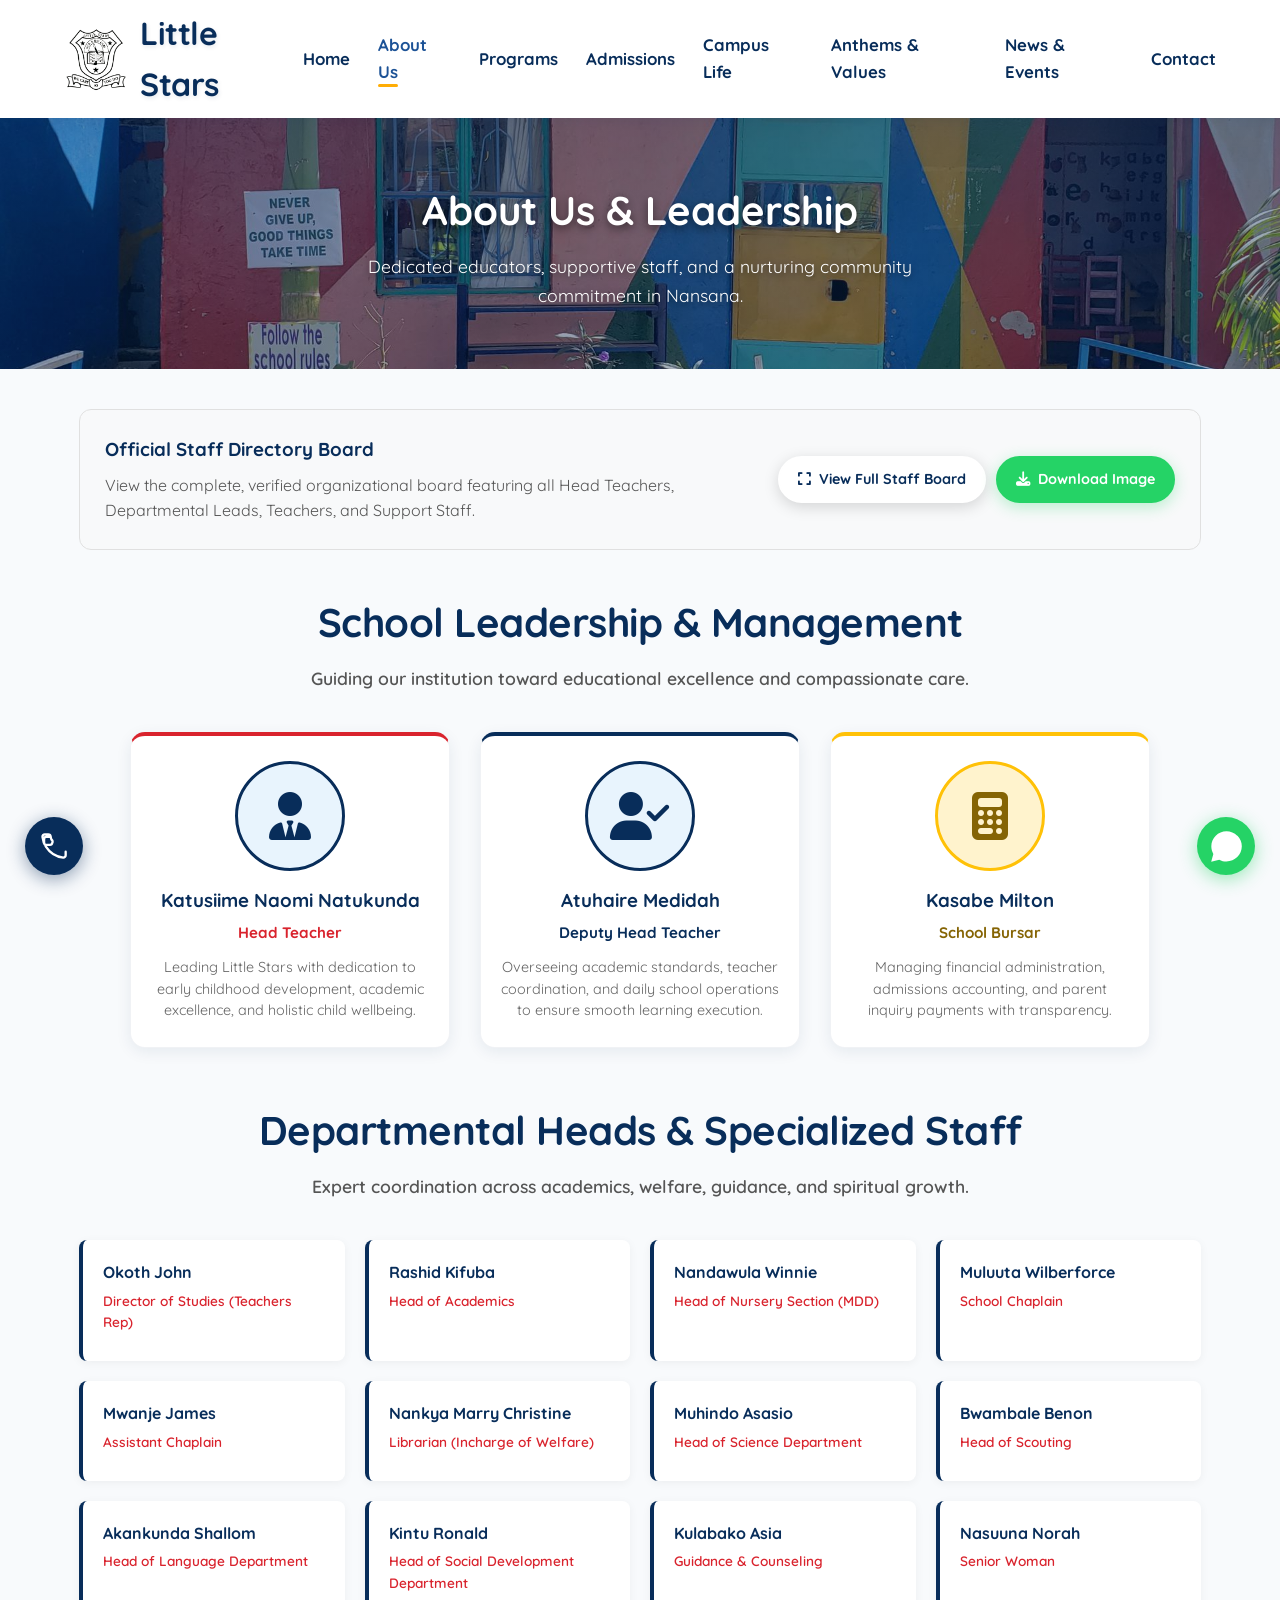
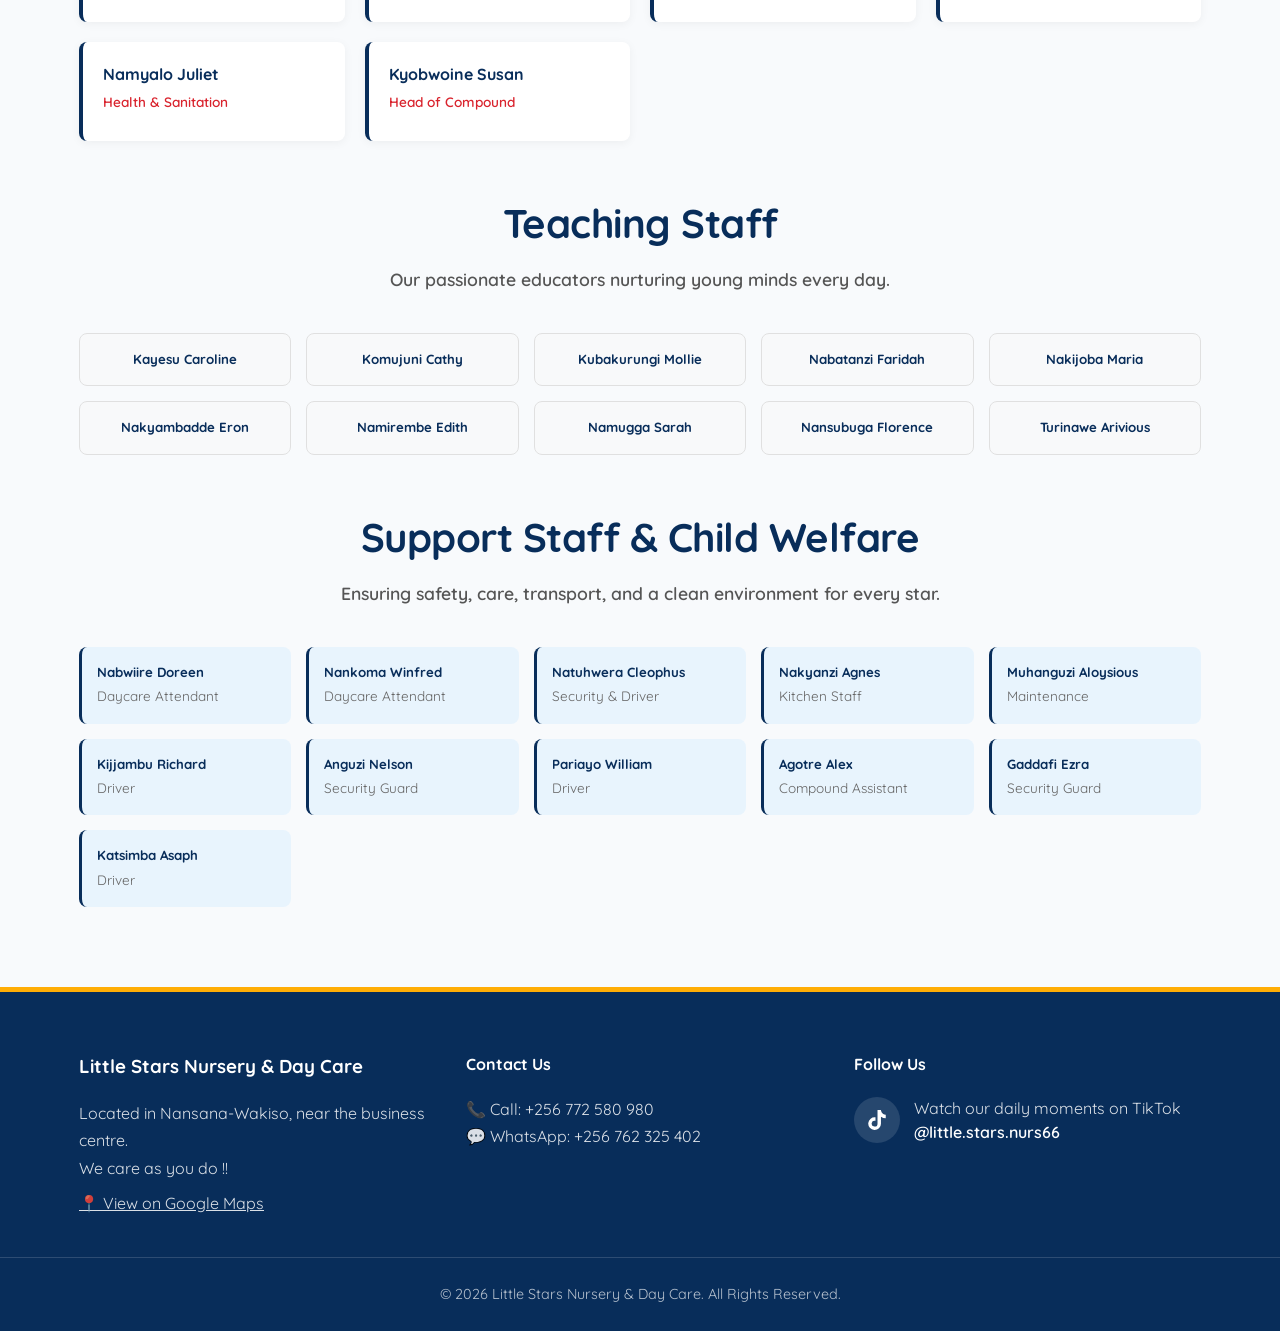
==== commit eeb3d0ba: "Initial commit - replace existing repository" ====
--- a/about/index.html
+++ b/about/index.html
@@ -30,7 +30,7 @@
         "logo": "https://littlestarsnd.com/assets/logo.png",
         "image": "https://littlestarsnd.com/assets/logo.png",
         "telephone": ["+256772580980", "+256762325402"],
-        "email": "littlestarsnurseryanddaycare@gmail.com",
+        "email": "info@littlestarsnd.com",
         "address": {
             "@type": "PostalAddress",
             "streetAddress": "Nansana-Wakiso, near the Business Centre",
@@ -118,10 +118,10 @@
                 </div>
                 <div style="display: flex; gap: 10px; flex-wrap: wrap;">
                     <button onclick="openModal('/assets/20260831_145622.jpg', 'Little Stars Official Staff Directory Board')" class="btn primary-btn" style="font-size: 0.9rem; padding: 10px 18px;">
-                        <i class="fa-solid fa-expand"></i> View Full Staff Board
+                        <i class="fa-solid fa-expand"></i>View Full Staff Board
                     </button>
                     <a href="/assets/20260831_145622.jpg" download class="btn secondary-btn" style="font-size: 0.9rem; padding: 10px 18px;">
-                        <i class="fa-solid fa-download"></i> Download Image
+                        <i class="fa-solid fa-download"></i>Download Image
                     </a>
                 </div>
             </div>
--- a/style.css
+++ b/style.css
@@ -108,6 +108,32 @@
     margin-bottom: 40px;
 }
 
+/* Class Stream Badges */
+.stream-chip {
+    display: inline-flex;
+    align-items: center;
+    gap: 6px;
+    font-size: 0.85rem;
+    color: var(--text-light);
+    background: var(--bg-light);
+    border: 1px solid #e5e9ef;
+    border-radius: var(--radius-pill);
+    padding: 4px 12px 4px 8px;
+    margin: 3px 4px 3px 0;
+}
+
+.stream-dot {
+    width: 11px;
+    height: 11px;
+    border-radius: 50%;
+    flex-shrink: 0;
+    border: 1px solid rgba(8, 45, 90, 0.15);
+}
+
+.stream-dot.white { background: #ffffff; }
+.stream-dot.pink { background: #f0a8c4; border-color: #e087ac; }
+.stream-dot.blue { background: var(--secondary-blue); border-color: var(--secondary-blue); }
+
 .section-title h2 {
     color: var(--primary-blue);
     font-size: 2.5rem;
@@ -299,6 +325,7 @@
     display: inline-flex;
     align-items: center;
     justify-content: center;
+    gap: 8px;
     text-align: center;
 }
 
